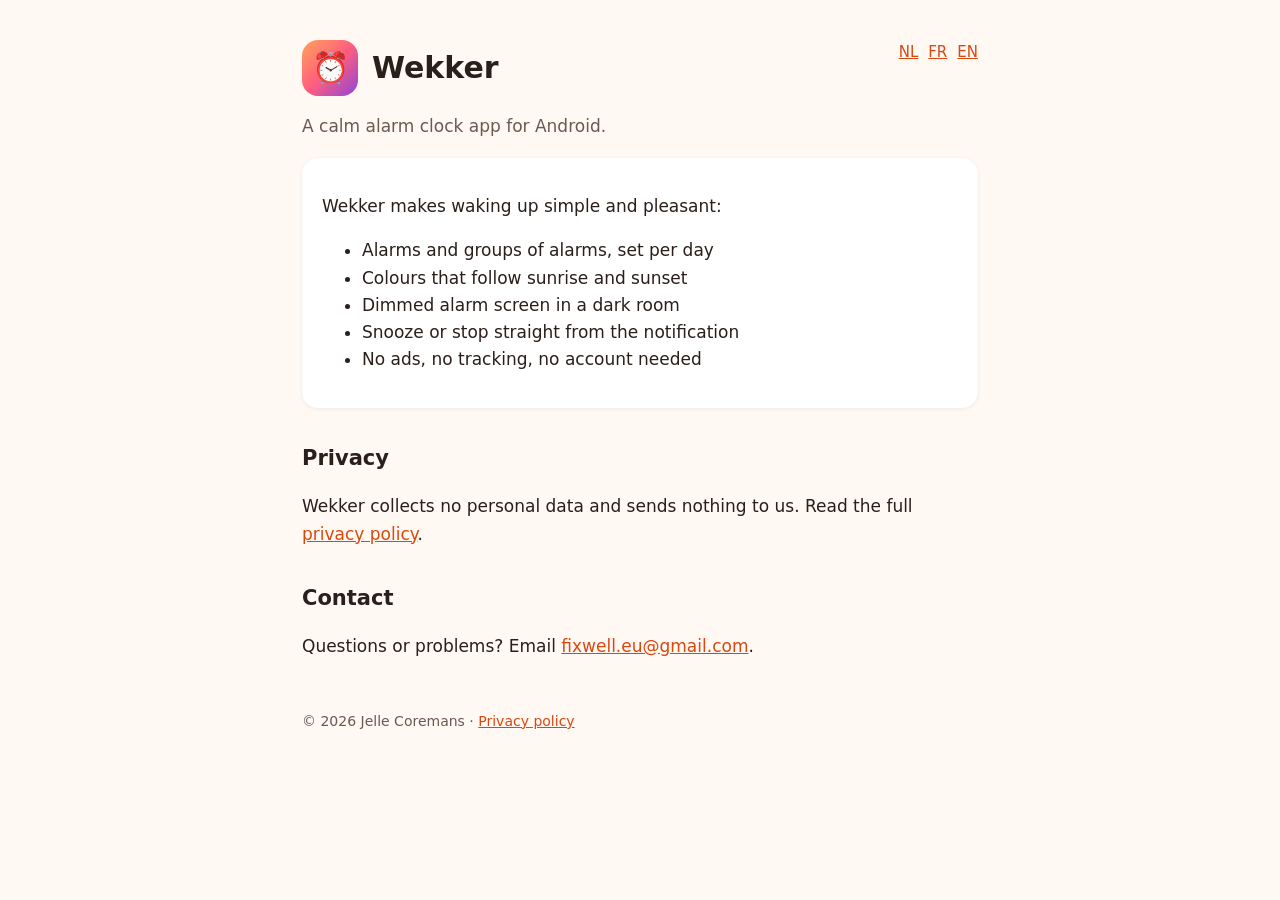
==== en/index.html @ bcc57d6e "Website en privacybeleid voor Wekker (NL/FR/EN) Co-Authored-By: Claude Opus 5.5 <noreply@anthropic.c" ====
<!DOCTYPE html>
<html lang="en"><head><meta charset="utf-8"><meta name="viewport" content="width=device-width,initial-scale=1">
<title>Wekker – a calm alarm clock for Android</title>
<meta name="description" content="Wekker: a simple, calm alarm clock app for Android. No ads, no tracking.">
<link rel="stylesheet" href="../style.css"></head><body><main>
<nav class="lang"><a href="../">NL</a><a href="../fr/">FR</a><a href="./">EN</a></nav>
<header><div class="logo">⏰</div><h1>Wekker</h1></header>
<p class="muted">A calm alarm clock app for Android.</p>

<div class="card">
<p>Wekker makes waking up simple and pleasant:</p>
<ul>
<li>Alarms and groups of alarms, set per day</li>
<li>Colours that follow sunrise and sunset</li>
<li>Dimmed alarm screen in a dark room</li>
<li>Snooze or stop straight from the notification</li>
<li>No ads, no tracking, no account needed</li>
</ul>
</div>

<h2>Privacy</h2>
<p>Wekker collects no personal data and sends nothing to us. Read the full <a href="privacy.html">privacy policy</a>.</p>

<h2>Contact</h2>
<p>Questions or problems? Email <a href="mailto:fixwell.eu@gmail.com">fixwell.eu@gmail.com</a>.</p>

<footer>© 2026 Jelle Coremans · <a href="privacy.html">Privacy policy</a></footer>
</main></body></html>
---- style.css ----
:root{--bg:#fff8f3;--fg:#2a1f1a;--muted:#6b5a50;--accent:#d9480f;--card:#fff}
@media (prefers-color-scheme:dark){:root{--bg:#17120f;--fg:#f3e9e2;--muted:#b8a79c;--accent:#ff8a4c;--card:#221a16}}
*{box-sizing:border-box}
body{margin:0;background:var(--bg);color:var(--fg);font:17px/1.6 system-ui,-apple-system,Roboto,sans-serif}
main{max-width:720px;margin:0 auto;padding:40px 22px 60px}
header{display:flex;align-items:center;gap:14px;margin-bottom:8px}
.logo{width:56px;height:56px;border-radius:16px;background:linear-gradient(135deg,#FFA45B,#FF5E7E,#8E44D9);display:grid;place-items:center;font-size:30px}
h1{margin:0;font-size:30px}
h2{margin-top:34px;font-size:21px}
a{color:var(--accent)}
.muted{color:var(--muted)}
.card{background:var(--card);border-radius:16px;padding:18px 20px;margin:18px 0;box-shadow:0 1px 4px #0001}
nav.lang{float:right;font-size:15px}
nav.lang a{margin-left:10px}
footer{margin-top:50px;font-size:14px;color:var(--muted)}
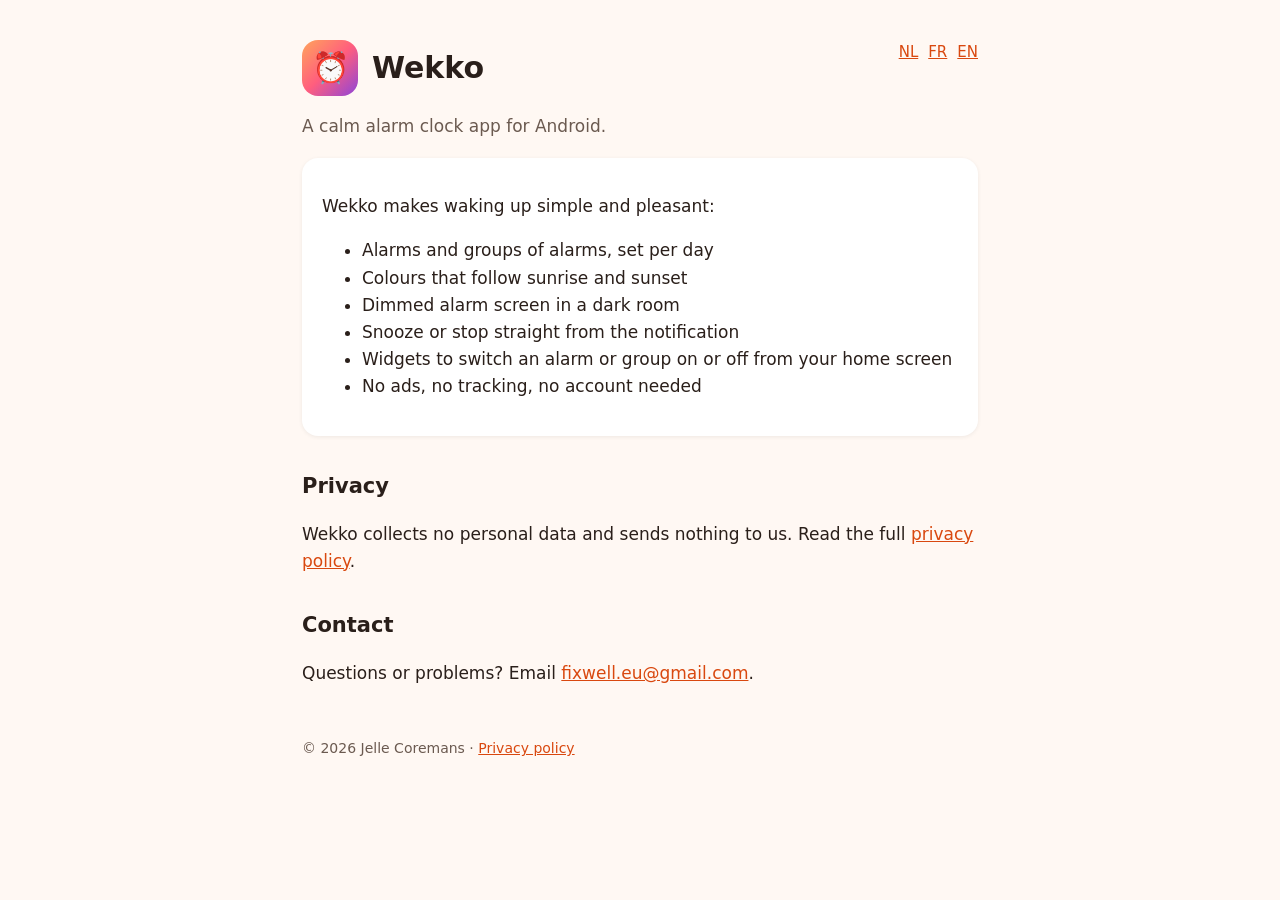
==== commit 38635d90: "Nieuwe naam Wekko, widgets vermeld Co-Authored-By: Claude Opus 5.5 <noreply@anthropic.com> Claude-Se" ====
--- a/en/index.html
+++ b/en/index.html
@@ -1,25 +1,26 @@
 <!DOCTYPE html>
 <html lang="en"><head><meta charset="utf-8"><meta name="viewport" content="width=device-width,initial-scale=1">
-<title>Wekker – a calm alarm clock for Android</title>
-<meta name="description" content="Wekker: a simple, calm alarm clock app for Android. No ads, no tracking.">
+<title>Wekko – a calm alarm clock for Android</title>
+<meta name="description" content="Wekko: a simple, calm alarm clock app for Android. No ads, no tracking.">
 <link rel="stylesheet" href="../style.css"></head><body><main>
 <nav class="lang"><a href="../">NL</a><a href="../fr/">FR</a><a href="./">EN</a></nav>
-<header><div class="logo">⏰</div><h1>Wekker</h1></header>
+<header><div class="logo">⏰</div><h1>Wekko</h1></header>
 <p class="muted">A calm alarm clock app for Android.</p>
 
 <div class="card">
-<p>Wekker makes waking up simple and pleasant:</p>
+<p>Wekko makes waking up simple and pleasant:</p>
 <ul>
 <li>Alarms and groups of alarms, set per day</li>
 <li>Colours that follow sunrise and sunset</li>
 <li>Dimmed alarm screen in a dark room</li>
 <li>Snooze or stop straight from the notification</li>
+<li>Widgets to switch an alarm or group on or off from your home screen</li>
 <li>No ads, no tracking, no account needed</li>
 </ul>
 </div>
 
 <h2>Privacy</h2>
-<p>Wekker collects no personal data and sends nothing to us. Read the full <a href="privacy.html">privacy policy</a>.</p>
+<p>Wekko collects no personal data and sends nothing to us. Read the full <a href="privacy.html">privacy policy</a>.</p>
 
 <h2>Contact</h2>
 <p>Questions or problems? Email <a href="mailto:fixwell.eu@gmail.com">fixwell.eu@gmail.com</a>.</p>
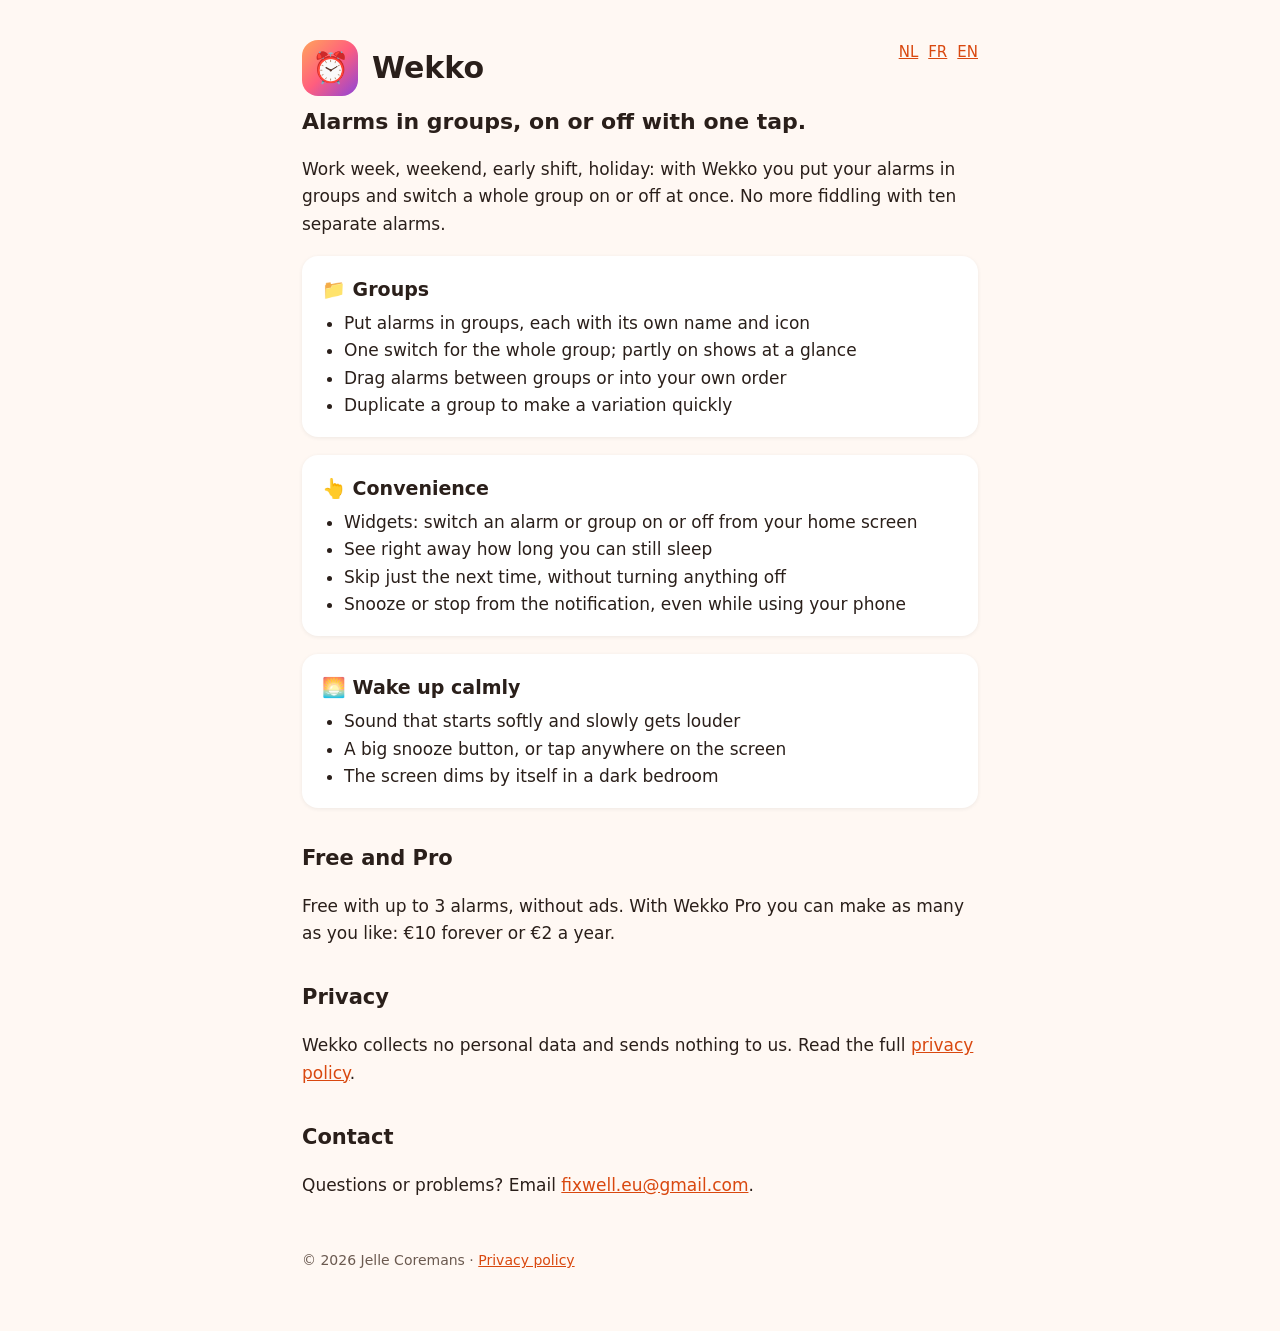
==== commit 00f7acb6: "Website: nadruk op gemak en groeperen van wekkers, gratis en Pro Co-Authored-By: Claude Opus 5.5 <no" ====
--- a/en/index.html
+++ b/en/index.html
@@ -1,23 +1,44 @@
 <!DOCTYPE html>
 <html lang="en"><head><meta charset="utf-8"><meta name="viewport" content="width=device-width,initial-scale=1">
-<title>Wekko – a calm alarm clock for Android</title>
-<meta name="description" content="Wekko: a simple, calm alarm clock app for Android. No ads, no tracking.">
+<title>Wekko – alarms in groups, on or off with one tap</title>
+<meta name="description" content="Wekko is an Android alarm clock built for convenience: put your alarms in groups and switch a whole group on or off with one tap.">
 <link rel="stylesheet" href="../style.css"></head><body><main>
 <nav class="lang"><a href="../">NL</a><a href="../fr/">FR</a><a href="./">EN</a></nav>
 <header><div class="logo">⏰</div><h1>Wekko</h1></header>
-<p class="muted">A calm alarm clock app for Android.</p>
+<p class="tagline">Alarms in groups, on or off with one tap.</p>
+<p>Work week, weekend, early shift, holiday: with Wekko you put your alarms in groups and switch a whole group on or off at once. No more fiddling with ten separate alarms.</p>
 
 <div class="card">
-<p>Wekko makes waking up simple and pleasant:</p>
+<h2>📁 Groups</h2>
 <ul>
-<li>Alarms and groups of alarms, set per day</li>
-<li>Colours that follow sunrise and sunset</li>
-<li>Dimmed alarm screen in a dark room</li>
-<li>Snooze or stop straight from the notification</li>
-<li>Widgets to switch an alarm or group on or off from your home screen</li>
-<li>No ads, no tracking, no account needed</li>
+<li>Put alarms in groups, each with its own name and icon</li>
+<li>One switch for the whole group; partly on shows at a glance</li>
+<li>Drag alarms between groups or into your own order</li>
+<li>Duplicate a group to make a variation quickly</li>
 </ul>
 </div>
+
+<div class="card">
+<h2>👆 Convenience</h2>
+<ul>
+<li>Widgets: switch an alarm or group on or off from your home screen</li>
+<li>See right away how long you can still sleep</li>
+<li>Skip just the next time, without turning anything off</li>
+<li>Snooze or stop from the notification, even while using your phone</li>
+</ul>
+</div>
+
+<div class="card">
+<h2>🌅 Wake up calmly</h2>
+<ul>
+<li>Sound that starts softly and slowly gets louder</li>
+<li>A big snooze button, or tap anywhere on the screen</li>
+<li>The screen dims by itself in a dark bedroom</li>
+</ul>
+</div>
+
+<h2>Free and Pro</h2>
+<p>Free with up to 3 alarms, without ads. With Wekko Pro you can make as many as you like: €10 forever or €2 a year.</p>
 
 <h2>Privacy</h2>
 <p>Wekko collects no personal data and sends nothing to us. Read the full <a href="privacy.html">privacy policy</a>.</p>
--- a/style.css
+++ b/style.css
@@ -13,3 +13,6 @@
 nav.lang{float:right;font-size:15px}
 nav.lang a{margin-left:10px}
 footer{margin-top:50px;font-size:14px;color:var(--muted)}
+.tagline{font-size:22px;font-weight:600;margin:6px 0 4px}
+.card h2{margin:0 0 6px;font-size:19px}
+.card ul{margin:0;padding-left:22px}
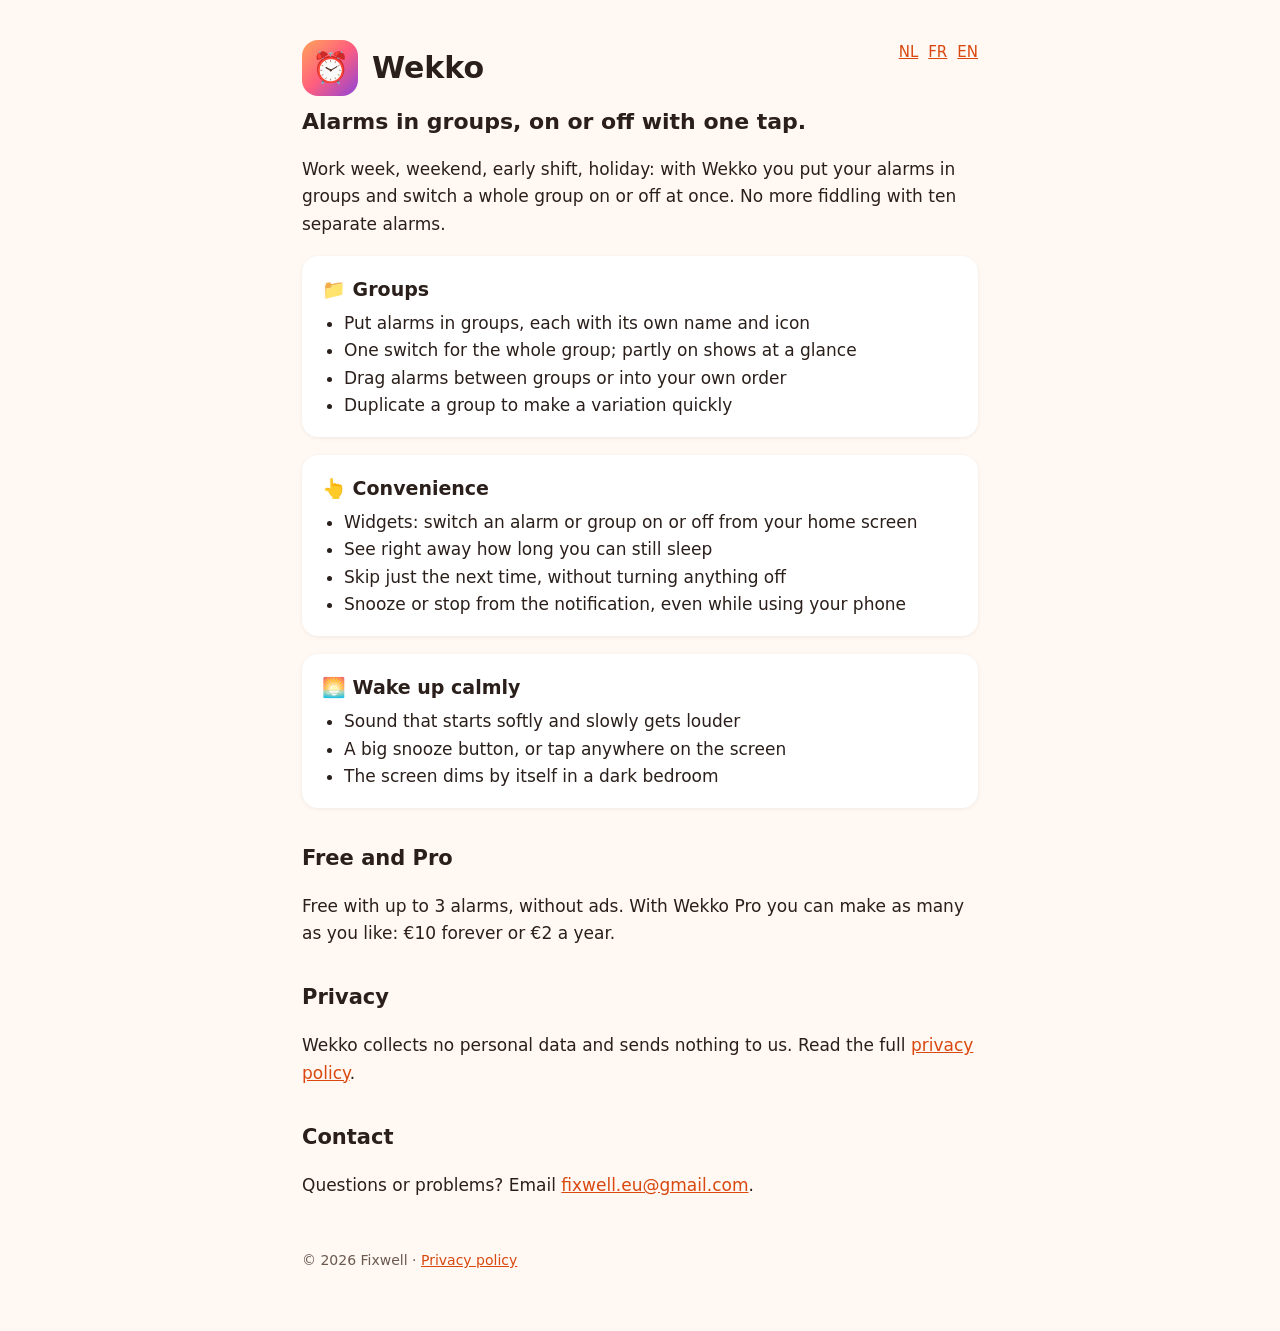
==== commit d571623a: "Fixwell als handelsnaam en copyright" ====
--- a/en/index.html
+++ b/en/index.html
@@ -46,5 +46,5 @@
 <h2>Contact</h2>
 <p>Questions or problems? Email <a href="mailto:fixwell.eu@gmail.com">fixwell.eu@gmail.com</a>.</p>
 
-<footer>© 2026 Jelle Coremans · <a href="privacy.html">Privacy policy</a></footer>
+<footer>© 2026 Fixwell · <a href="privacy.html">Privacy policy</a></footer>
 </main></body></html>
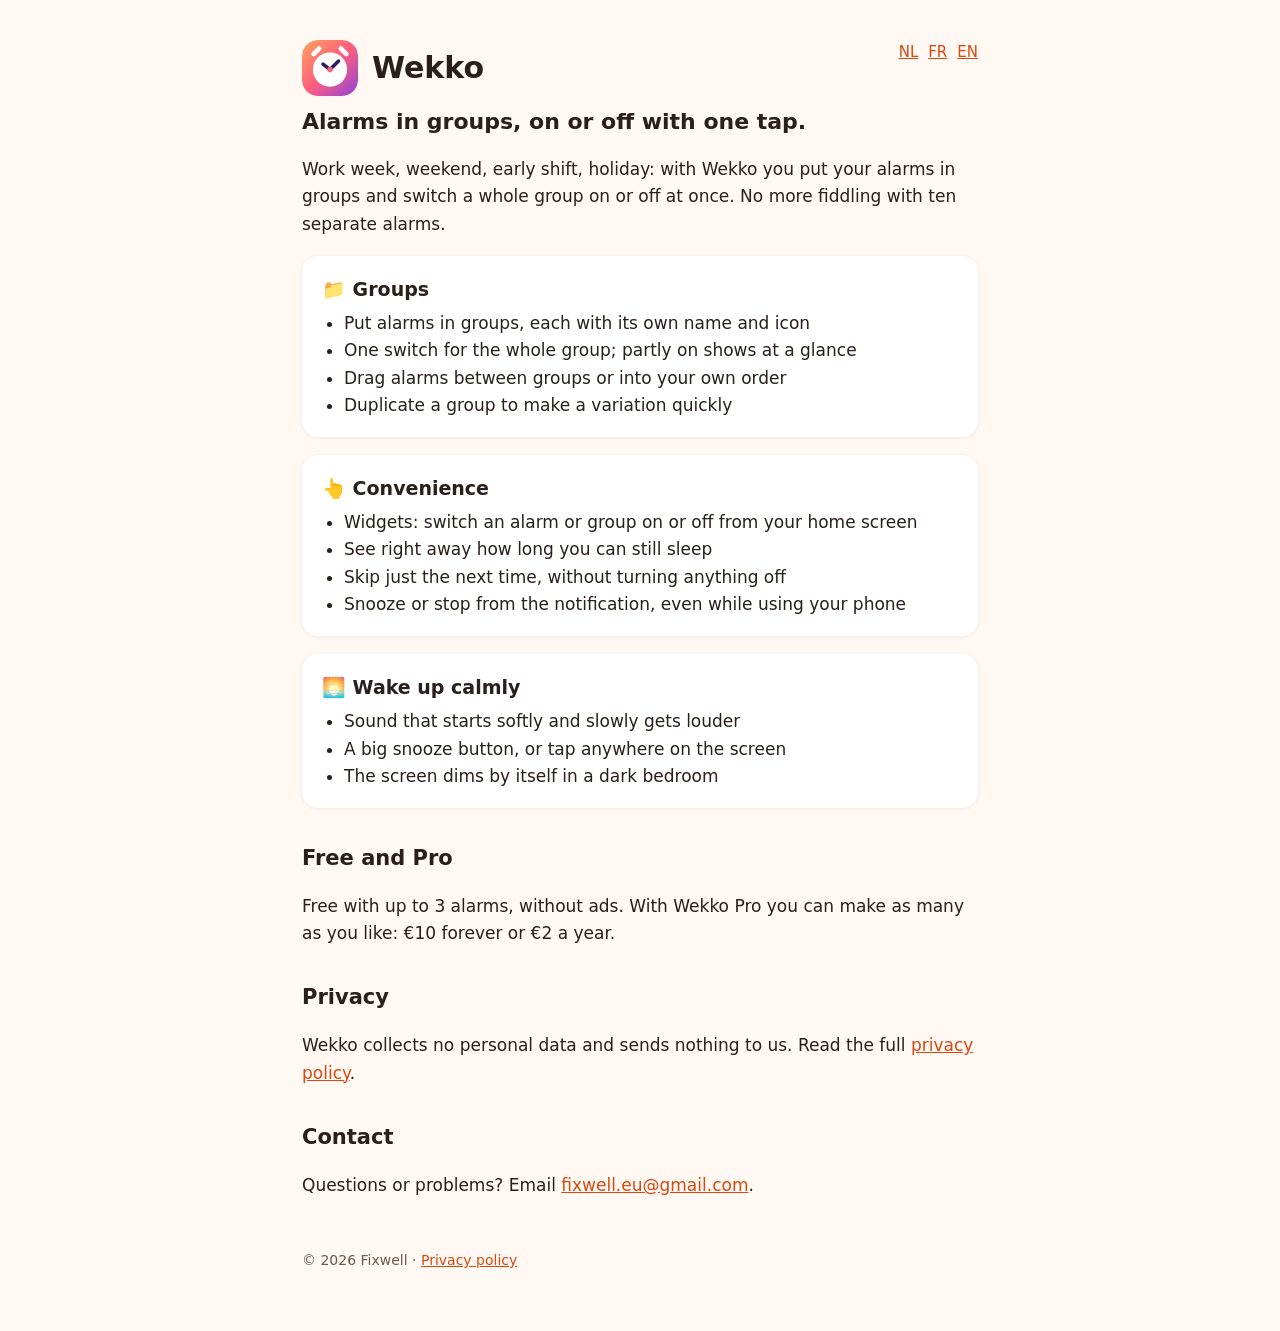
==== commit b3ca98f7: "Echt app-icoon als logo en favicon Co-Authored-By: Claude Opus 5.5 <noreply@anthropic.com> Claude-Se" ====
--- a/en/index.html
+++ b/en/index.html
@@ -2,9 +2,9 @@
 <html lang="en"><head><meta charset="utf-8"><meta name="viewport" content="width=device-width,initial-scale=1">
 <title>Wekko – alarms in groups, on or off with one tap</title>
 <meta name="description" content="Wekko is an Android alarm clock built for convenience: put your alarms in groups and switch a whole group on or off with one tap.">
-<link rel="stylesheet" href="../style.css"></head><body><main>
+<link rel="icon" href="../icon.svg" type="image/svg+xml"><link rel="stylesheet" href="../style.css"></head><body><main>
 <nav class="lang"><a href="../">NL</a><a href="../fr/">FR</a><a href="./">EN</a></nav>
-<header><div class="logo">⏰</div><h1>Wekko</h1></header>
+<header><img class="logo" src="../icon.svg" alt=""><h1>Wekko</h1></header>
 <p class="tagline">Alarms in groups, on or off with one tap.</p>
 <p>Work week, weekend, early shift, holiday: with Wekko you put your alarms in groups and switch a whole group on or off at once. No more fiddling with ten separate alarms.</p>
 
--- a/style.css
+++ b/style.css
@@ -4,7 +4,7 @@
 body{margin:0;background:var(--bg);color:var(--fg);font:17px/1.6 system-ui,-apple-system,Roboto,sans-serif}
 main{max-width:720px;margin:0 auto;padding:40px 22px 60px}
 header{display:flex;align-items:center;gap:14px;margin-bottom:8px}
-.logo{width:56px;height:56px;border-radius:16px;background:linear-gradient(135deg,#FFA45B,#FF5E7E,#8E44D9);display:grid;place-items:center;font-size:30px}
+.logo{width:56px;height:56px;border-radius:16px;display:block}
 h1{margin:0;font-size:30px}
 h2{margin-top:34px;font-size:21px}
 a{color:var(--accent)}
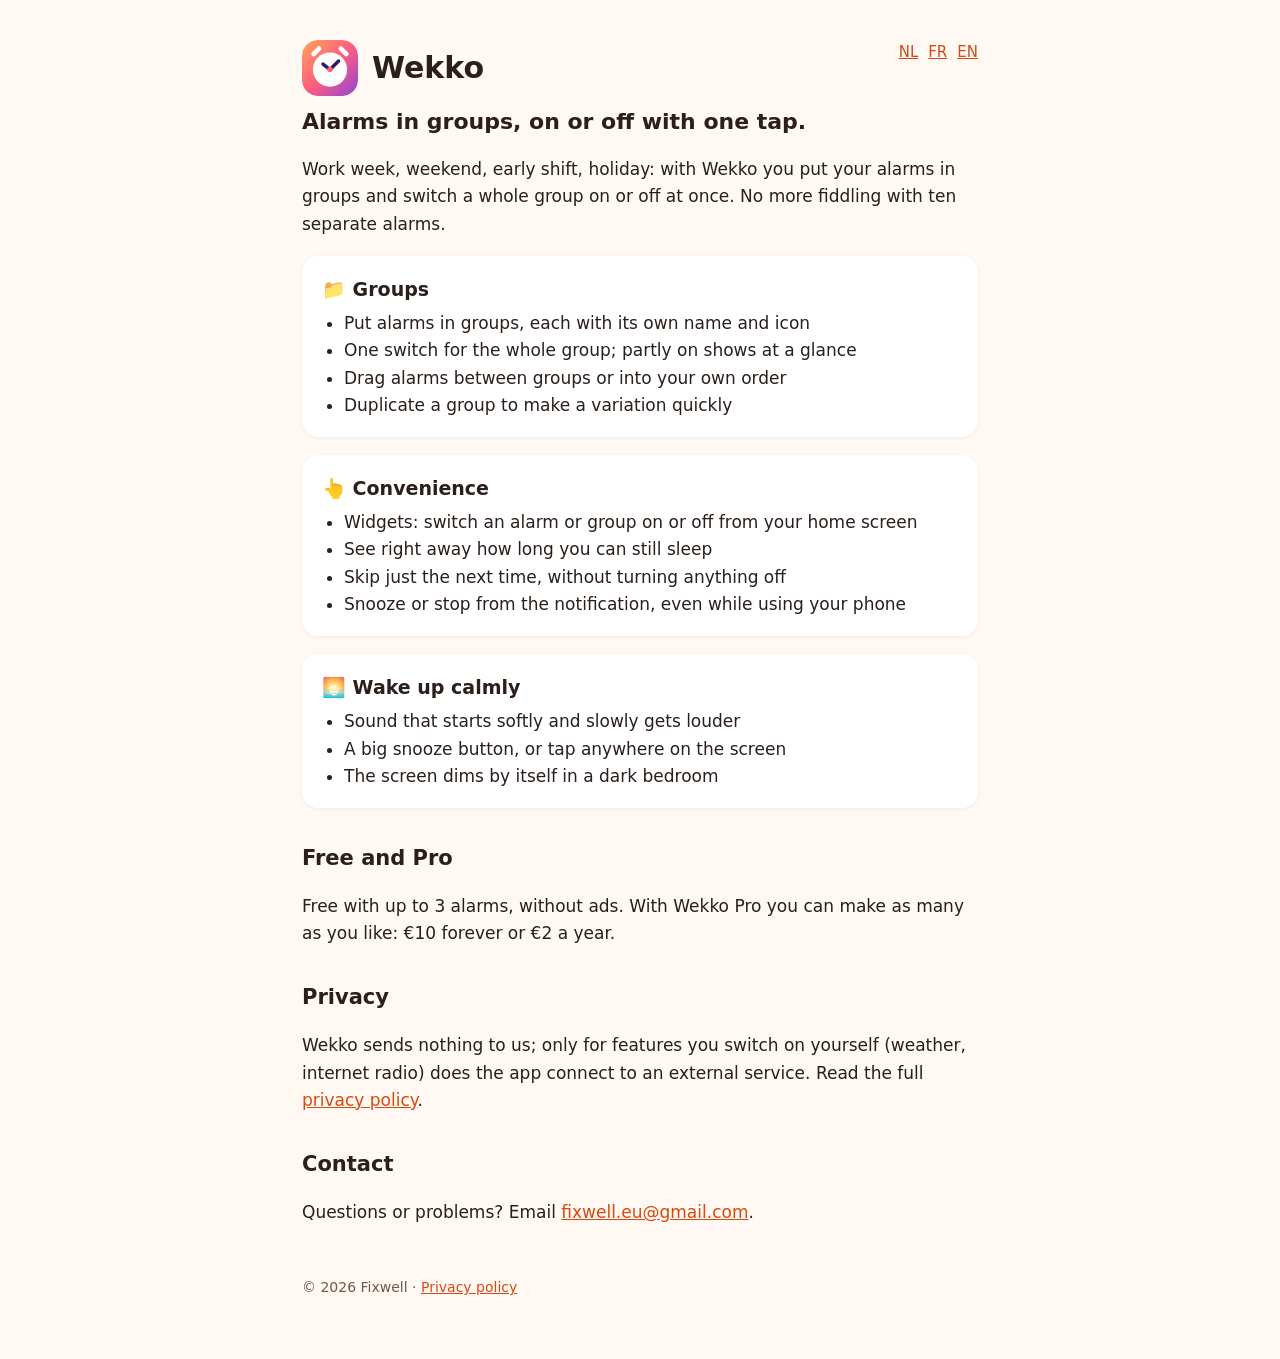
==== commit d2cb4ccd: "Privacybeleid: weer (Open-Meteo), internetradio en muziekapp hervatten Co-Authored-By: Claude Opus 5" ====
--- a/en/index.html
+++ b/en/index.html
@@ -41,7 +41,7 @@
 <p>Free with up to 3 alarms, without ads. With Wekko Pro you can make as many as you like: €10 forever or €2 a year.</p>
 
 <h2>Privacy</h2>
-<p>Wekko collects no personal data and sends nothing to us. Read the full <a href="privacy.html">privacy policy</a>.</p>
+<p>Wekko sends nothing to us; only for features you switch on yourself (weather, internet radio) does the app connect to an external service. Read the full <a href="privacy.html">privacy policy</a>.</p>
 
 <h2>Contact</h2>
 <p>Questions or problems? Email <a href="mailto:fixwell.eu@gmail.com">fixwell.eu@gmail.com</a>.</p>
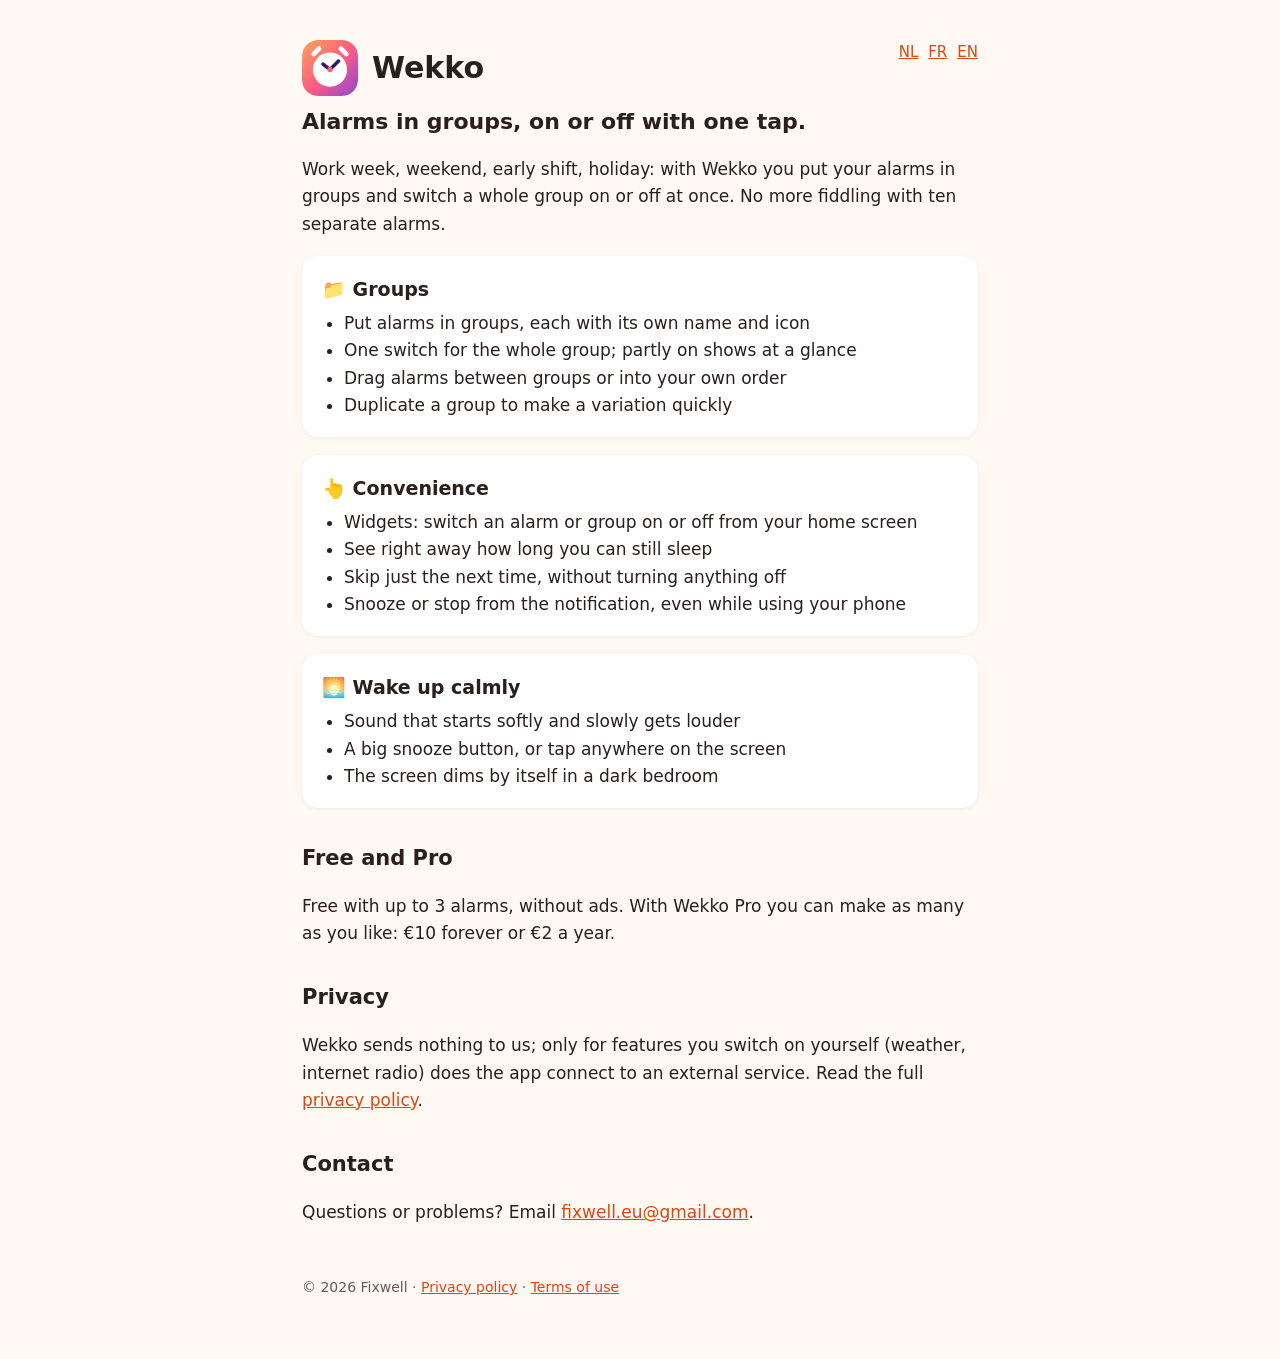
==== commit 9463a3f1: "Gebruiksvoorwaarden (NL/FR/EN), link in de footer, kapotte privacylink hersteld Co-Authored-By: Clau" ====
--- a/en/index.html
+++ b/en/index.html
@@ -46,5 +46,5 @@
 <h2>Contact</h2>
 <p>Questions or problems? Email <a href="mailto:fixwell.eu@gmail.com">fixwell.eu@gmail.com</a>.</p>
 
-<footer>© 2026 Fixwell · <a href="privacy.html">Privacy policy</a></footer>
+<footer>© 2026 Fixwell · <a href="privacy.html">Privacy policy</a> · <a href="voorwaarden.html">Terms of use</a></footer>
 </main></body></html>
